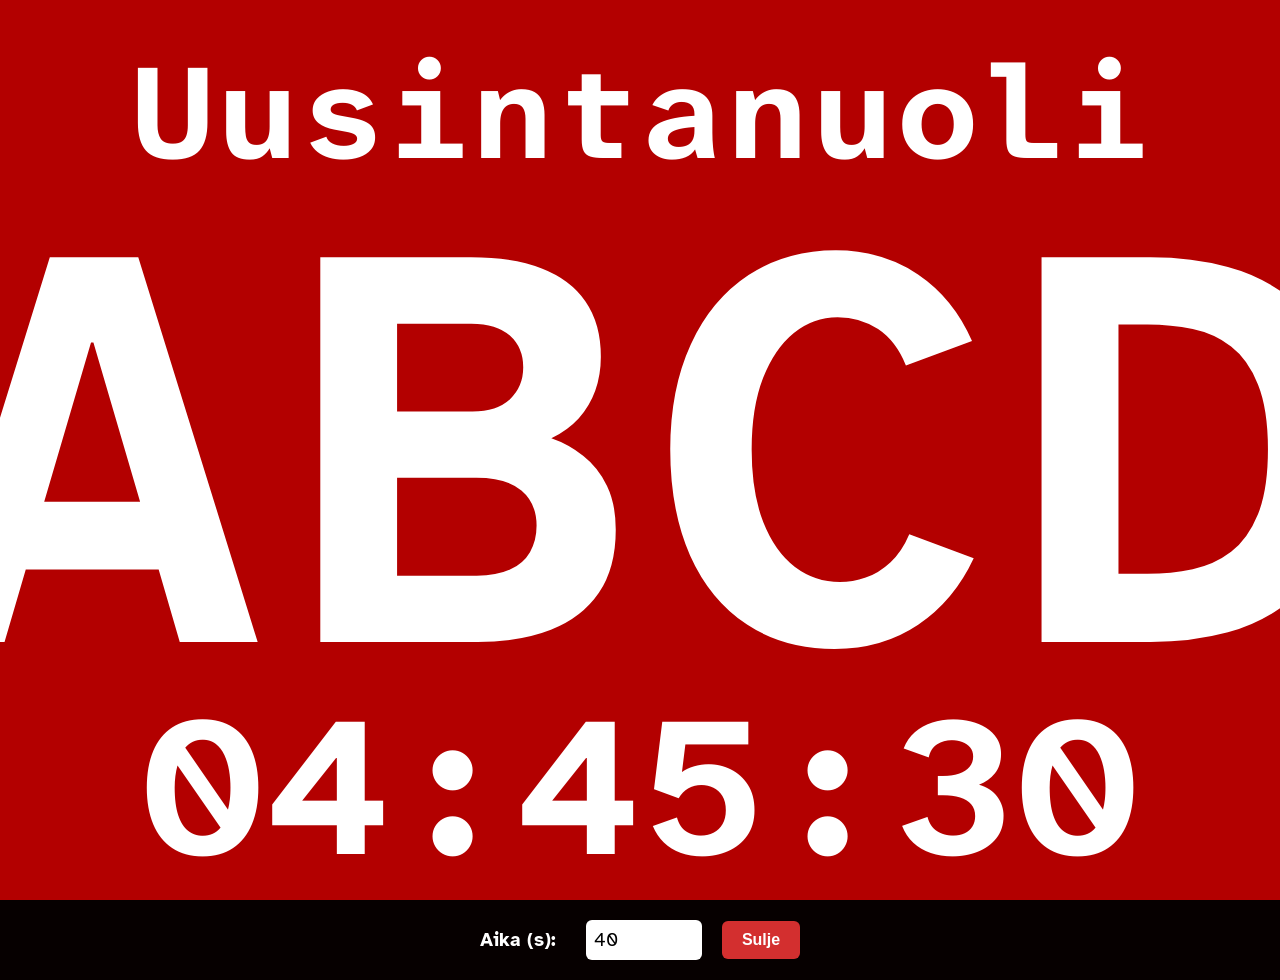
==== uusinta.html @ 64985f2f "first commit Co-authored-by: Copilot <copilot@github.com>" ====
<!DOCTYPE html>
<html lang="fi">
<head>
    <meta charset="UTF-8">
    <title>TimeMaster2 - Uusintanuoli</title>
    <link rel="preconnect" href="https://fonts.googleapis.com">
    <link rel="preconnect" href="https://fonts.gstatic.com" crossorigin>
    <link href="https://fonts.googleapis.com/css2?family=Atkinson+Hyperlegible:wght@700&family=Atkinson+Hyperlegible+Mono:wght@700&display=swap" rel="stylesheet">
    
    <style>
        body, html {
            margin: 0; padding: 0;
            height: 100%; width: 100%;
            font-family: 'Atkinson Hyperlegible', sans-serif;
            font-weight: 700;
            overflow: hidden;
            background-color: #b30000;
            color: white;
            display: flex;
            flex-direction: column;
            transition: background-color 0.3s ease;
        }

        .mode-red { background-color: #b30000; }
        .mode-yellow { background-color: #d4af37; }
        .mode-green { background-color: #1b5e20; }

        .mono-display { font-family: 'Atkinson Hyperlegible Mono', monospace; }

        section {
            display: flex;
            align-items: center;
            width: 100%;
            box-sizing: border-box;
            position: relative;
        }

        #top-section { height: 25%; justify-content: center; font-size: 15vh; }
        #mid-section { height: 50%; justify-content: center; font-size: 64vh; line-height: 0.75; z-index: 1; white-space: nowrap; transition: height 0.3s ease; }
        #bottom-section { height: 25%; justify-content: center; font-size: 22vh; transition: opacity 0.3s ease; }

        .shooting-mode #mid-section { height: 75%; font-size: 85vh; }
        .shooting-mode #bottom-section { display: none; }

        #round-indicator { text-align: center; font-size: 15vh; }

        #bottom-trigger { position: absolute; bottom: 0; width: 100%; height: 40px; z-index: 999; }
        .bottom-bar {
            position: absolute; bottom: 0; width: 100%; height: 80px;
            background: rgba(0,0,0,0.97); display: flex; align-items: center;
            justify-content: center; z-index: 1000; font-size: 1.2rem; transform: translateY(100%); 
            transition: transform 0.3s cubic-bezier(0.4, 0, 0.2, 1); gap: 20px;
        }
        #bottom-trigger:hover + .bottom-bar, .bottom-bar:hover, .bottom-bar.pinned { transform: translateY(0); }
        
        input[type="number"] { font-family: inherit; font-size: 1.2rem; padding: 8px; border-radius: 6px; width: 100px; border: none; margin-left: 10px; }
        
        /* Sulje-nappi */
        .close-btn { background: #d32f2f; color: white; border: none; padding: 10px 20px; border-radius: 6px; cursor: pointer; font-weight: 700; font-size: 1rem; }
    </style>
</head>
<body class="mode-red">

    <section id="top-section">
        <div id="round-indicator" class="mono-display">Uusintanuoli</div>
    </section>

    <section id="mid-section" class="mono-display">ABCD</section>

    <section id="bottom-section" class="mono-display">00:00:00</section>

    <div id="bottom-trigger"></div>
    <div class="bottom-bar" id="bottom-bar">
        <span>Aika (s):</span>
        <input type="number" id="time-input" value="40" onchange="saveSettings()">
        <button class="close-btn" onclick="window.close()">Sulje</button>
    </div>

    <audio id="beep-sound" src="beep.mp3"></audio>

    <script>
        let timeLeft = 0, timerInterval = null, currentStep = 'IDLE';
        const beepSound = document.getElementById('beep-sound');

        setInterval(() => {
            if (currentStep === 'IDLE') {
                const now = new Date();
                document.getElementById('bottom-section').innerText = now.toTimeString().split(' ')[0];
            }
        }, 200);

        function saveSettings() {
            localStorage.setItem('tm2_uusinta_time', document.getElementById('time-input').value);
        }

        function loadSettings() {
            const savedTime = localStorage.getItem('tm2_uusinta_time');
            if (savedTime) document.getElementById('time-input').value = savedTime;
        }

        function updateLayoutClasses() {
            if (currentStep !== 'IDLE') document.body.classList.add('shooting-mode');
            else document.body.classList.remove('shooting-mode');
        }

        function updateDisplay() {
            updateLayoutClasses();
            const midText = document.getElementById('mid-section');
            midText.innerText = (currentStep === 'IDLE') ? "ABCD" : timeLeft.toString();
        }

        async function handleNext() {
            if (currentStep === 'IDLE') startPrep();
            else if (currentStep === 'PREP') startShooting();
            else finishRound();
        }

        async function startPrep() {
            clearInterval(timerInterval);
            currentStep = 'PREP';
            document.body.className = 'mode-red';
            timeLeft = 10; updateDisplay(); playBeeps(2);
            timerInterval = setInterval(() => { timeLeft--; if (timeLeft <= 0) startShooting(); updateDisplay(); }, 1000);
        }

        async function startShooting() {
            clearInterval(timerInterval);
            currentStep = 'SHOOT';
            document.body.className = 'mode-green';
            timeLeft = parseInt(document.getElementById('time-input').value) || 40;
            updateDisplay(); playBeeps(1);
            timerInterval = setInterval(() => { timeLeft--; if (timeLeft <= 0) finishRound(); updateDisplay(); }, 1000);
        }

        function finishRound() {
            clearInterval(timerInterval);
            currentStep = 'IDLE';
            document.body.className = 'mode-red';
            playBeeps(3);
            updateDisplay();
        }

        async function playBeeps(c) {
            for(let i=0; i<c; i++){ beepSound.currentTime=0; beepSound.play(); await new Promise(r=>setTimeout(r, 600)); }
        }

        window.addEventListener('keydown', e => { if(e.key === 'Enter') handleNext(); });

        loadSettings();
        updateDisplay();
    </script>
</body>
</html>
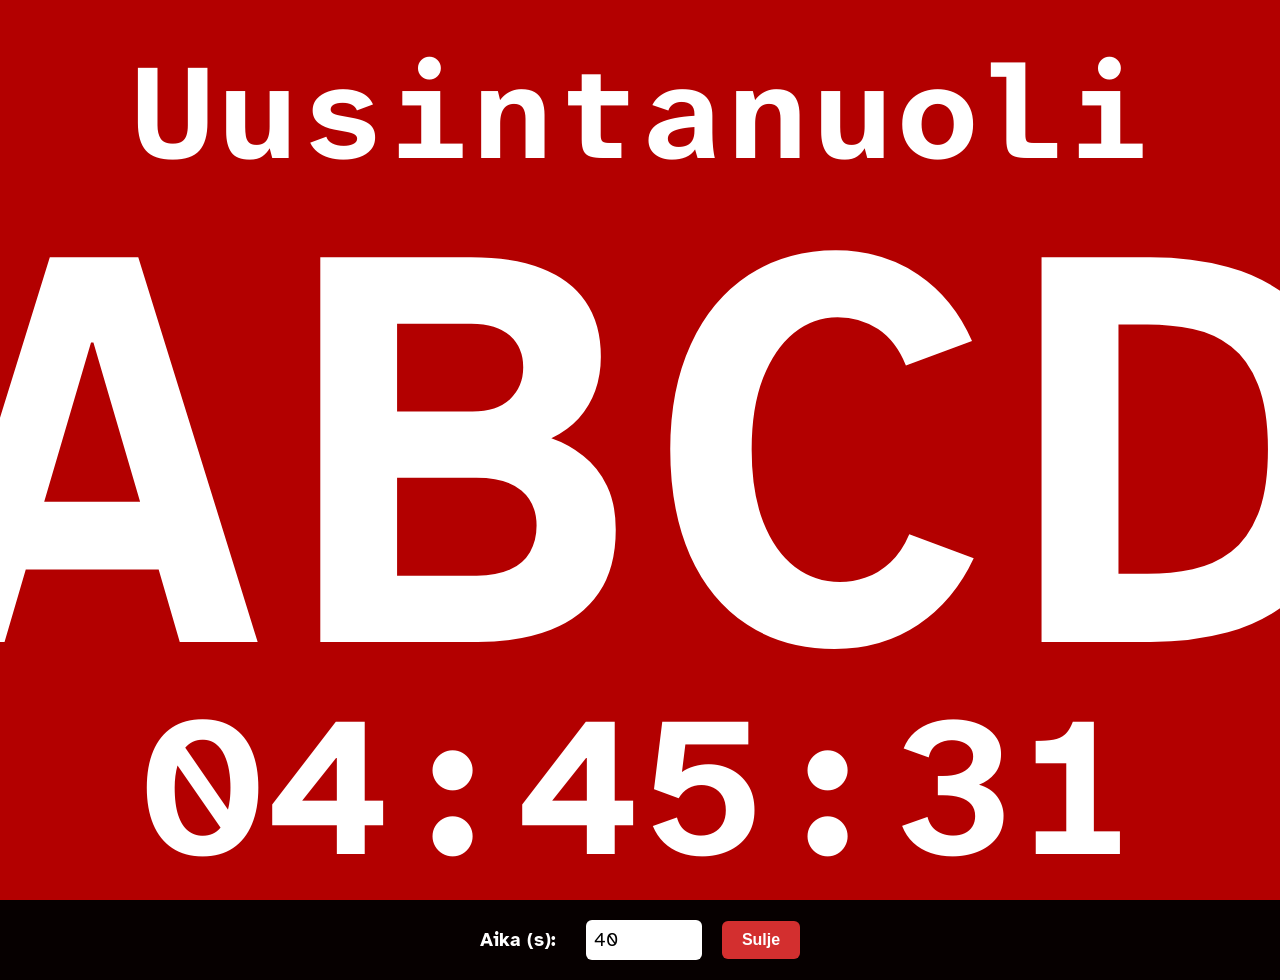
==== commit 32b999d7: "fix paths Co-authored-by: Copilot <copilot@github.com>" ====
--- a/uusinta.html
+++ b/uusinta.html
@@ -3,6 +3,7 @@
 <head>
     <meta charset="UTF-8">
     <title>TimeMaster2 - Uusintanuoli</title>
+    <link rel="icon" href="favicon.ico" type="image/x-icon">
     <link rel="preconnect" href="https://fonts.googleapis.com">
     <link rel="preconnect" href="https://fonts.gstatic.com" crossorigin>
     <link href="https://fonts.googleapis.com/css2?family=Atkinson+Hyperlegible:wght@700&family=Atkinson+Hyperlegible+Mono:wght@700&display=swap" rel="stylesheet">
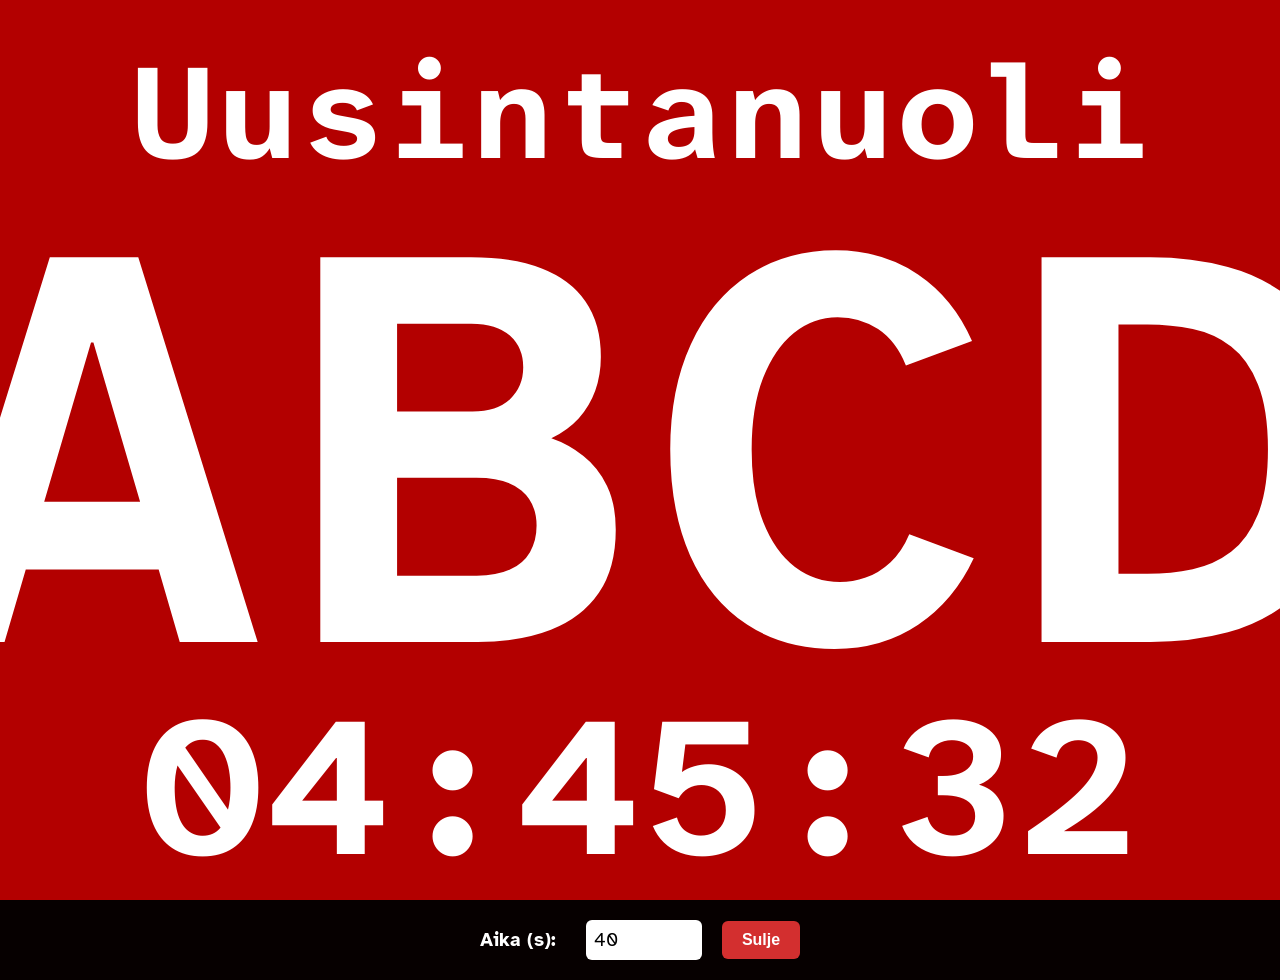
==== commit 1499433c: "fix clock, music, order swap and set defaults" ====
--- a/uusinta.html
+++ b/uusinta.html
@@ -142,7 +142,7 @@
         }
 
         async function playBeeps(c) {
-            for(let i=0; i<c; i++){ beepSound.currentTime=0; beepSound.play(); await new Promise(r=>setTimeout(r, 600)); }
+            for(let i=0; i<c; i++){ beepSound.currentTime=0; beepSound.play(); await new Promise(r=>setTimeout(r, 700)); }
         }
 
         window.addEventListener('keydown', e => { if(e.key === 'Enter') handleNext(); });
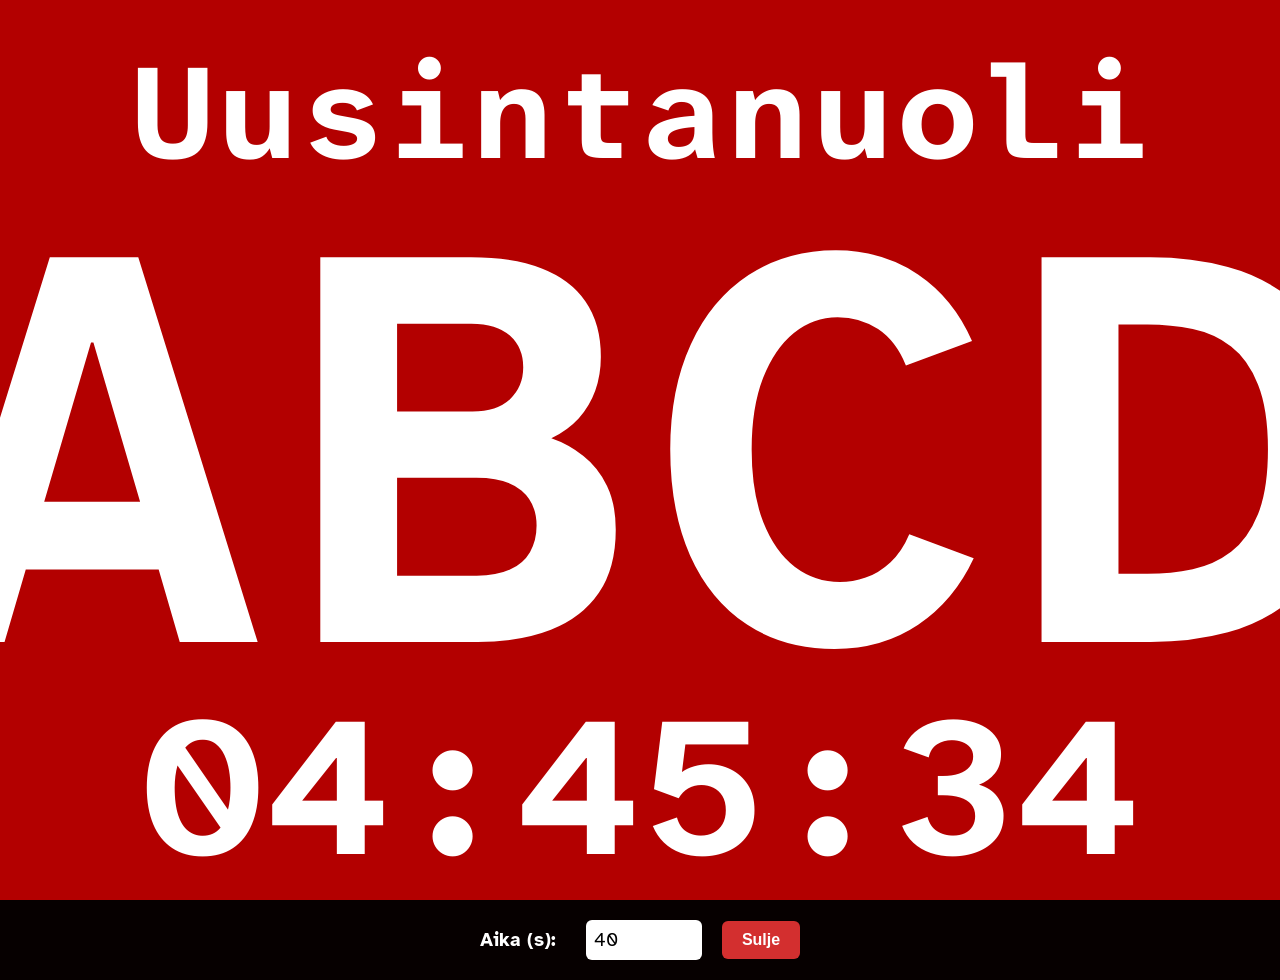
==== commit b31cbca2: "remember clock when reshoot Co-authored-by: Copilot <copilot@github.com>" ====
--- a/uusinta.html
+++ b/uusinta.html
@@ -43,6 +43,8 @@
         .shooting-mode #mid-section { height: 75%; font-size: 85vh; }
         .shooting-mode #bottom-section { display: none; }
 
+        .clock-hidden #bottom-section { opacity: 0; pointer-events: none; }
+
         #round-indicator { text-align: center; font-size: 15vh; }
 
         #bottom-trigger { position: absolute; bottom: 0; width: 100%; height: 40px; z-index: 999; }
@@ -81,6 +83,7 @@
 
     <script>
         let timeLeft = 0, timerInterval = null, currentStep = 'IDLE';
+        let isClockHidden = false;
         const beepSound = document.getElementById('beep-sound');
 
         setInterval(() => {
@@ -97,11 +100,14 @@
         function loadSettings() {
             const savedTime = localStorage.getItem('tm2_uusinta_time');
             if (savedTime) document.getElementById('time-input').value = savedTime;
+            const s = JSON.parse(localStorage.getItem('tm2_final_config') || '{}');
+            if (s.clockHidden !== undefined) isClockHidden = s.clockHidden;
         }
 
         function updateLayoutClasses() {
+            document.body.classList.remove('shooting-mode', 'clock-hidden');
             if (currentStep !== 'IDLE') document.body.classList.add('shooting-mode');
-            else document.body.classList.remove('shooting-mode');
+            if (isClockHidden) document.body.classList.add('clock-hidden');
         }
 
         function updateDisplay() {
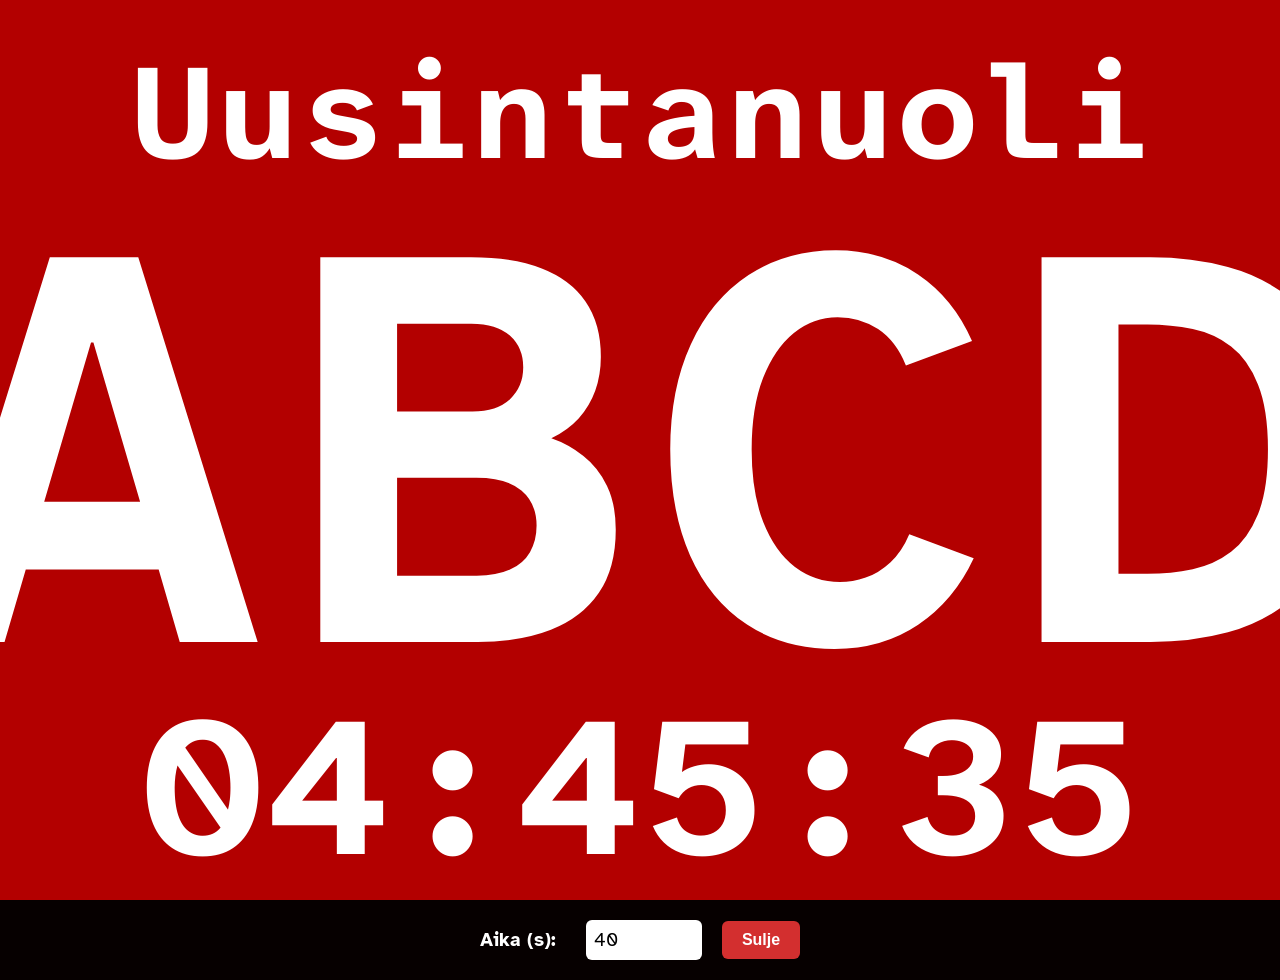
==== commit c16d7353: "add starting reshoot stops music Co-authored-by: Copilot <copilot@github.com>" ====
--- a/uusinta.html
+++ b/uusinta.html
@@ -123,6 +123,7 @@
         }
 
         async function startPrep() {
+            if (window.opener) window.opener.postMessage({action: 'stopMusic'}, '*');
             clearInterval(timerInterval);
             currentStep = 'PREP';
             document.body.className = 'mode-red';
@@ -140,6 +141,7 @@
         }
 
         function finishRound() {
+            if (window.opener) window.opener.postMessage({action: 'resumeMusic'}, '*');
             clearInterval(timerInterval);
             currentStep = 'IDLE';
             document.body.className = 'mode-red';
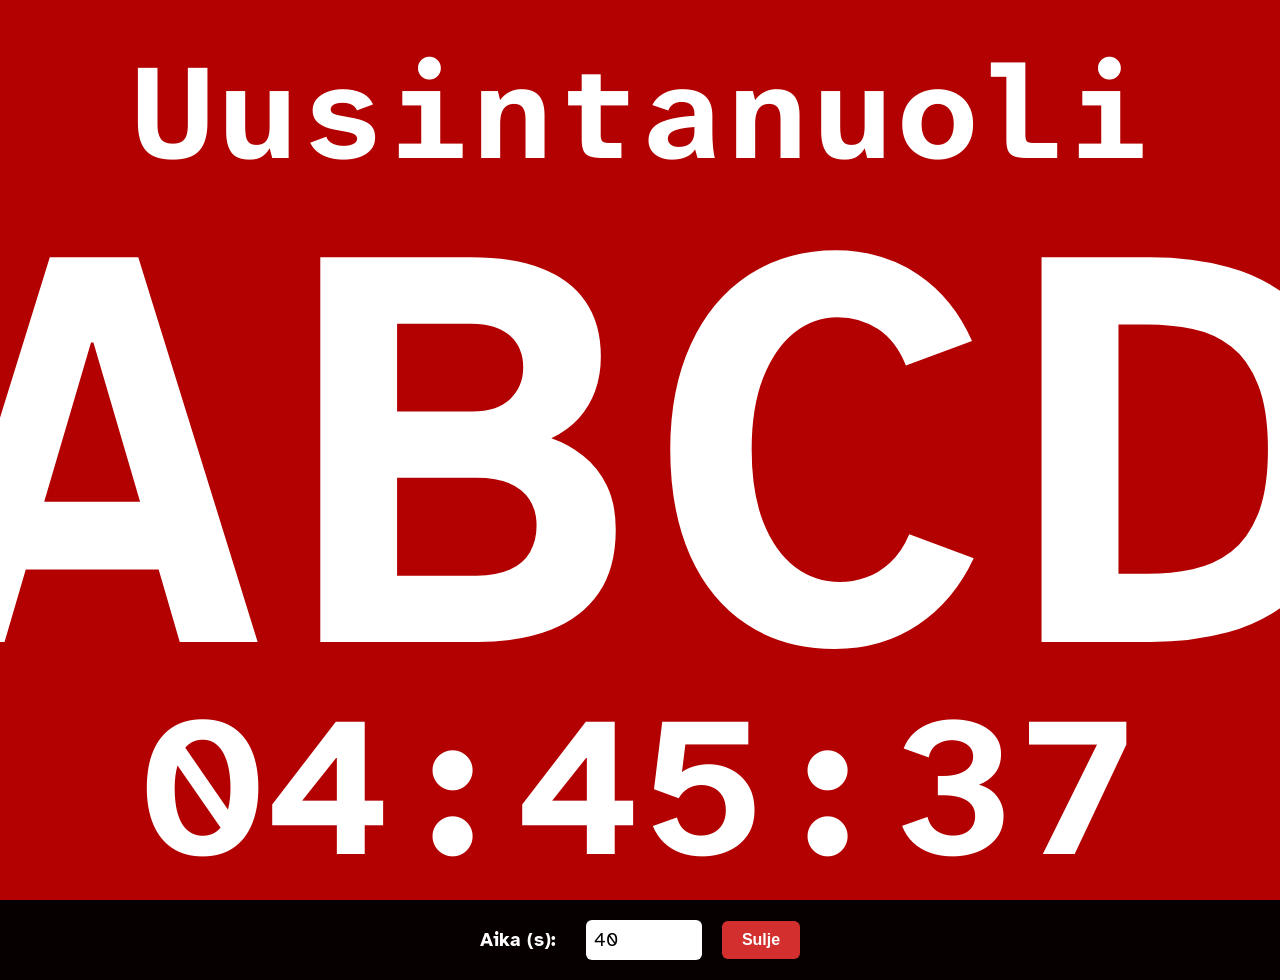
==== commit b84973c8: "fix colors and add emergency stop Co-authored-by: Copilot <copilot@github.com>" ====
--- a/uusinta.html
+++ b/uusinta.html
@@ -45,6 +45,8 @@
 
         .clock-hidden #bottom-section { opacity: 0; pointer-events: none; }
 
+        .emergency-mode #mid-section { font-size: 65vh; }
+
         #round-indicator { text-align: center; font-size: 15vh; }
 
         #bottom-trigger { position: absolute; bottom: 0; width: 100%; height: 40px; z-index: 999; }
@@ -84,6 +86,9 @@
     <script>
         let timeLeft = 0, timerInterval = null, currentStep = 'IDLE';
         let isClockHidden = false;
+        let emergencyStop = false;
+        let flashInterval = null;
+        let beepInterval = null;
         const beepSound = document.getElementById('beep-sound');
 
         setInterval(() => {
@@ -105,15 +110,18 @@
         }
 
         function updateLayoutClasses() {
-            document.body.classList.remove('shooting-mode', 'clock-hidden');
+            document.body.classList.remove('shooting-mode', 'clock-hidden', 'emergency-mode');
             if (currentStep !== 'IDLE') document.body.classList.add('shooting-mode');
             if (isClockHidden) document.body.classList.add('clock-hidden');
+            if (emergencyStop) document.body.classList.add('emergency-mode');
         }
 
         function updateDisplay() {
             updateLayoutClasses();
-            const midText = document.getElementById('mid-section');
-            midText.innerText = (currentStep === 'IDLE') ? "ABCD" : timeLeft.toString();
+            if (!emergencyStop) {
+                const midText = document.getElementById('mid-section');
+                midText.innerText = (currentStep === 'IDLE') ? "ABCD" : timeLeft.toString();
+            }
         }
 
         async function handleNext() {
@@ -153,7 +161,34 @@
             for(let i=0; i<c; i++){ beepSound.currentTime=0; beepSound.play(); await new Promise(r=>setTimeout(r, 700)); }
         }
 
-        window.addEventListener('keydown', e => { if(e.key === 'Enter') handleNext(); });
+        function toggleEmergency() {
+            emergencyStop = !emergencyStop;
+            if (emergencyStop) {
+                clearInterval(timerInterval);
+                currentStep = 'EMERGENCY';
+                startEmergency();
+            } else {
+                clearInterval(flashInterval);
+                clearInterval(beepInterval);
+                currentStep = 'IDLE';
+                updateDisplay();
+            }
+        }
+
+        function startEmergency() {
+            const midText = document.getElementById('mid-section');
+            midText.innerText = 'STOP';
+            flashInterval = setInterval(() => {
+                midText.innerText = midText.innerText === 'STOP' ? '' : 'STOP';
+            }, 500);
+            beepInterval = setInterval(() => {
+                beepSound.currentTime = 0;
+                beepSound.play();
+            }, 2000);
+            updateLayoutClasses();
+        }
+
+        window.addEventListener('keydown', e => { if(e.key === 'Enter') handleNext(); if(e.key === 'h' || e.key === ' ') toggleEmergency(); });
 
         loadSettings();
         updateDisplay();
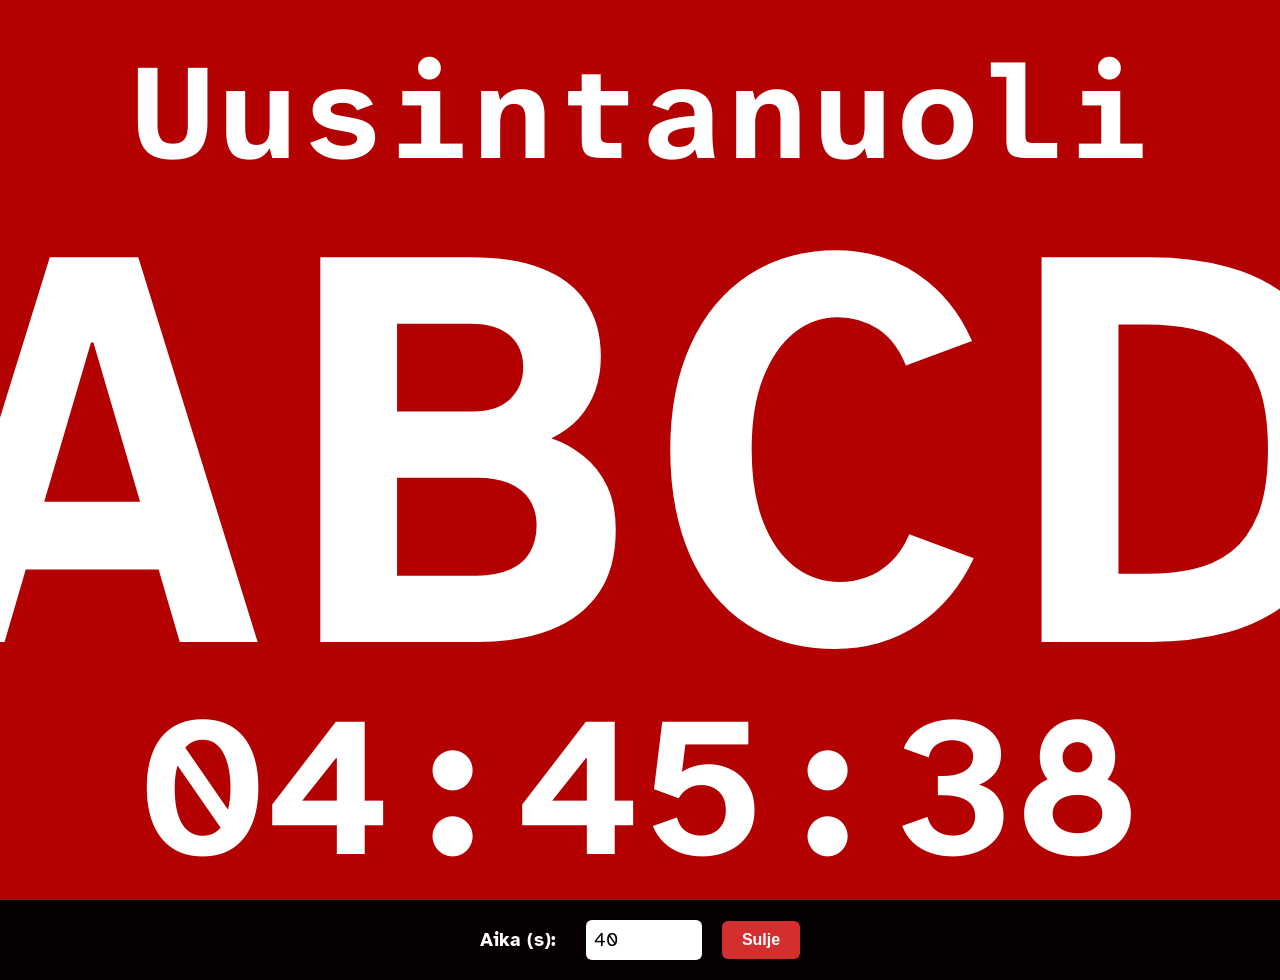
==== commit 1019a28a: "add themes, fix reshoot timer, consolidate panels Co-authored-by: Copilot <copilot@github.com>" ====
--- a/uusinta.html
+++ b/uusinta.html
@@ -120,6 +120,15 @@
             updateLayoutClasses();
             if (!emergencyStop) {
                 const midText = document.getElementById('mid-section');
+                if (currentStep === 'SHOOT') {
+                    if (timeLeft <= 30) {
+                        document.body.classList.remove('mode-green');
+                        document.body.classList.add('mode-yellow');
+                    } else {
+                        document.body.classList.remove('mode-yellow');
+                        document.body.classList.add('mode-green');
+                    }
+                }
                 midText.innerText = (currentStep === 'IDLE') ? "ABCD" : timeLeft.toString();
             }
         }
